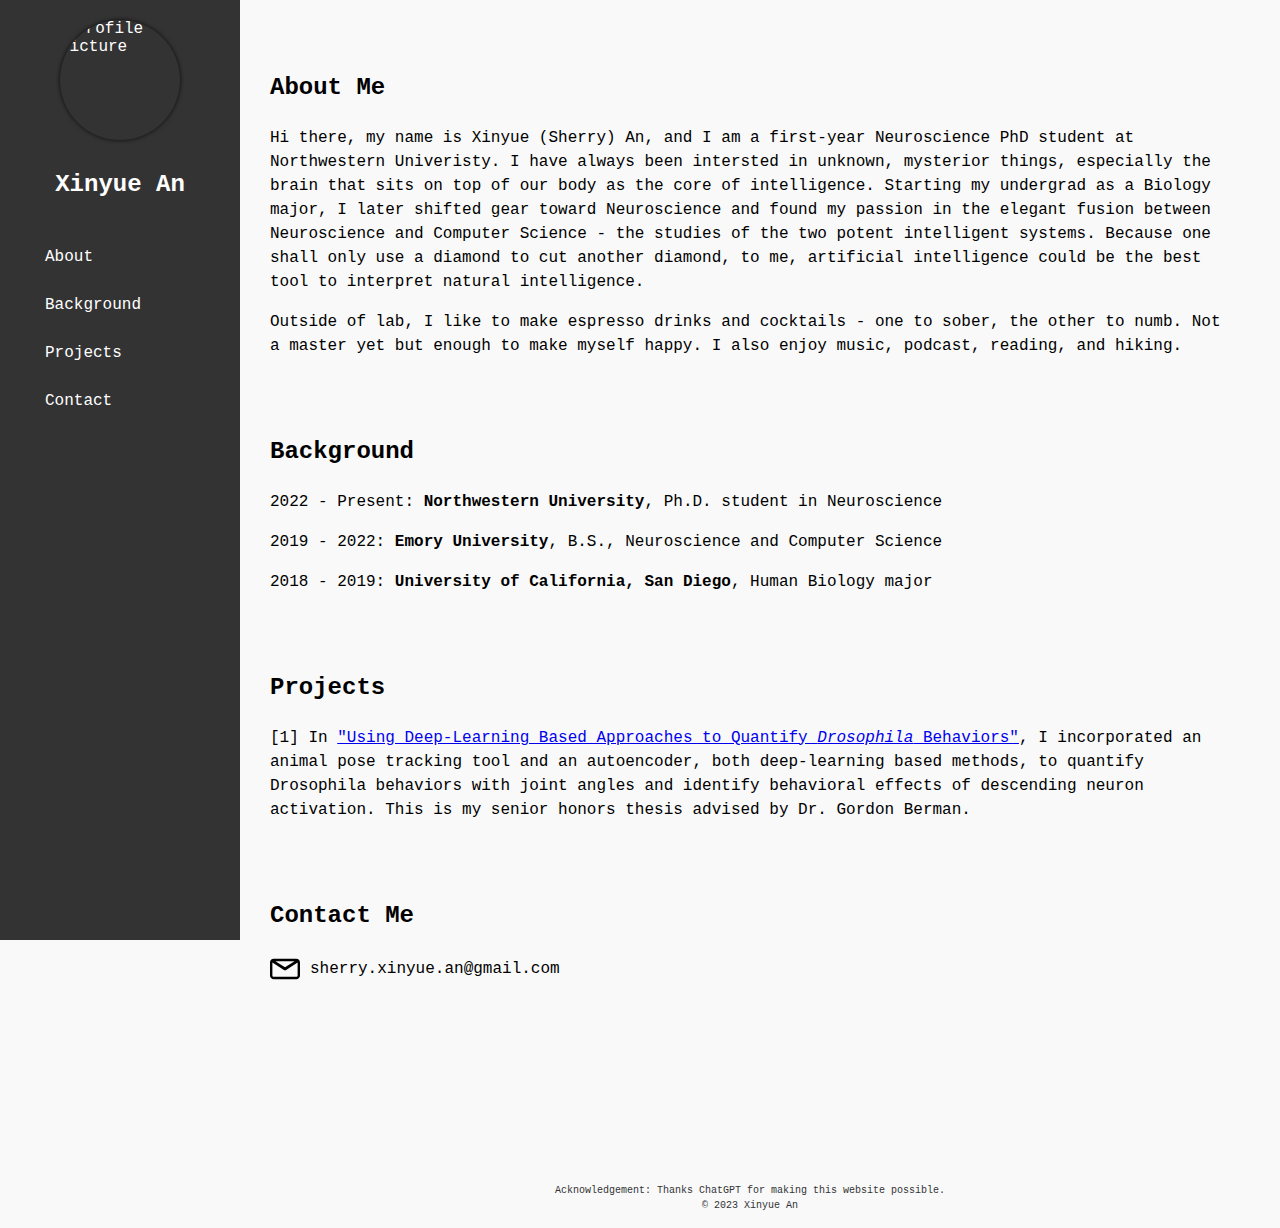
==== index.html @ a366334d "temp workaround as flexible width" ====
<!DOCTYPE html>
<html>
<head>
    <meta charset="UTF-8">
    <title>Xinyue's Personal Website</title>  
    <link rel="stylesheet" type="text/css" href="style.css">
</head>

<body>
  <div class="sidebar">
    <img src="profile-picture1.jpg" alt="Profile Picture">
    <h1> Xinyue An </h1>
    <nav>
      <ul>
        <li><a href="#about">About</a></li>
        <li><a href="#background">Background</a></li>
        <li><a href="#projects">Projects</a></li>
        <li><a href="#contact">Contact</a></li>
      </ul>
    </nav>   
  </div>

  <div class="wrapper">
    <section id="about">
      <h2>About Me</h2>
      <p>Hi there, my name is Xinyue (Sherry) An, and I am a first-year Neuroscience PhD student at Northwestern Univeristy. I have always been intersted in unknown, mysterior things, especially the brain that sits on top of our body as the core of intelligence. Starting my undergrad as a Biology major, I later shifted gear toward Neuroscience and found my passion in the elegant fusion between Neuroscience and Computer Science - the studies of the two potent intelligent systems. Because one shall only use a diamond to cut another diamond, to me, artificial intelligence could be the best tool to interpret natural intelligence.</p>   
      <p>Outside of lab, I like to make espresso drinks and cocktails - one to sober, the other to numb. Not a master yet but enough to make myself happy. I also enjoy music, podcast, reading, and hiking.</p>
    </section>
    <section id="background">
      <h2>Background</h2>
      <p> 2022 - Present: <strong>Northwestern University</strong>, Ph.D. student in Neuroscience </p>
      <p> 2019 - 2022: <strong>Emory University</strong>, B.S., Neuroscience and Computer Science</p>
      <p> 2018 - 2019: <strong>University of California, San Diego</strong>, Human Biology major</p>
    </section>

    <section id="projects">
      <h2>Projects</h2>
      <p>[1] In <a href="https://etd.library.emory.edu/concern/etds/f4752j02b?locale=en">"Using Deep-Learning Based Approaches to Quantify <em>Drosophila</em> Behaviors"</a>, I incorporated an animal pose tracking tool and an autoencoder, both deep-learning based methods, to quantify Drosophila behaviors with joint angles and identify behavioral effects of descending neuron activation. This is my senior honors thesis advised by Dr. Gordon Berman.</p>
    </section>

    <section id="contact">
      <h2>Contact Me</h2>
	    <ul>
		  <li><img src="email-icon.svg" alt="Email Icon"><span>sherry.xinyue.an@gmail.com</span></li>
      </ul>
    </section>
  </div>
  

  <div class="footer">
    <p>Acknowledgement: Thanks ChatGPT for making this website possible.</p>    
    <p>&copy; 2023 Xinyue An</p>
  </div>


</body>
</html>
---- style.css ----
body {
  font-family: Courier, sans-serif;
  display: flex;
  flex-direction: column;
  margin:0;
  padding:0;
  background-color: #f9f9f9;
}

.sidebar {
  position: fixed;
  top: 0;
  left: 0;
  height: 100%;
  width: 200px;
  background-color: #333;
  color: #fff;
  display: flex;
  flex-direction: column;
  align-items: center;
  justify-content: flex-start;
  padding: 20px;
  z-index: 1;
}


.sidebar img {
  width: 120px;
  height: 120px;
  border-radius: 50%;
  object-fit: cover;
  margin-bottom: 15px;
  box-shadow: 0px 0px 4px rgba(0, 0, 0, 0.8);
}

.sidebar h1 {
  font-size: 24px;
  margin-bottom: 40px;
}

.sidebar nav {
  width: 100%;
  display: flex;
  flex-direction: column;
  align-items: center;  
}

.sidebar ul {
  list-style: none;
  margin: 0;
  padding: 0;
}

.sidebar li {
  margin-bottom: 10px;
}

.sidebar a {
  display: block;
  color: #fff;
  text-decoration: none;
  padding: 10px;
  width: 150px;
  border-radius: 5px;
}

.sidebar a:hover {
  color: #fff;
  text-decoration: underline;
}

html {
  scroll-behavior: smooth;
}

.wrapper {
  margin-left: 220px;
  padding: 30px;
  box-sizing: border-box;
}

section#about {
  padding: 20px;
  align-items: center;
  line-height:1.5;
}


section#background {
  padding: 20px;
  align-items: center;
  line-height:1.5;
}

section#projects {
  padding: 20px;
  align-items: center;
  line-height:1.5;
}

section#contact {
  padding: 20px;
  align-items: center;
  height: 200px;
  line-height:1.5;
}

#contact img {
  width: 30px;
  height: 30px;
  margin-right: 10px;
}

.footer {
  margin-left: 220px;
  position: relative;
  bottom: 0;
  width: calc(100% - 220px);
  height: 50px;
  background-color: transparent;
  color: #333;
  text-align: center;
  margin-top: 50px;  
  font-size: 10px;
  line-height:.5;
}

@media screen and (min-width: 1366px) {
  .wrapper {
    width: calc(100% - 220px); /* stretch width */
  }
  
  section {
    width: 70%; /* stretch width */
    margin: 0 auto; /* center horizontally */
  }
}

@media screen and (min-width: 1366px) {
  .wrapper {
    width: calc(100% - 220px); /* stretch width */
  }
  
  section {
    margin: 0 auto; /* center horizontally */
  }
}

h2 {
  font-size: 24px;
  margin-bottom: 20px;

}

ul {
  list-style: none;
  margin: 0;
  padding: 0;
}

li {
  display: flex;
  align-items: center;
}

li img {
  margin-right: 15px;
  height:10px;
  width: 10px;
}

li span {
  font-size: 16px;
  font-family: Courier New, sans-serif;
}
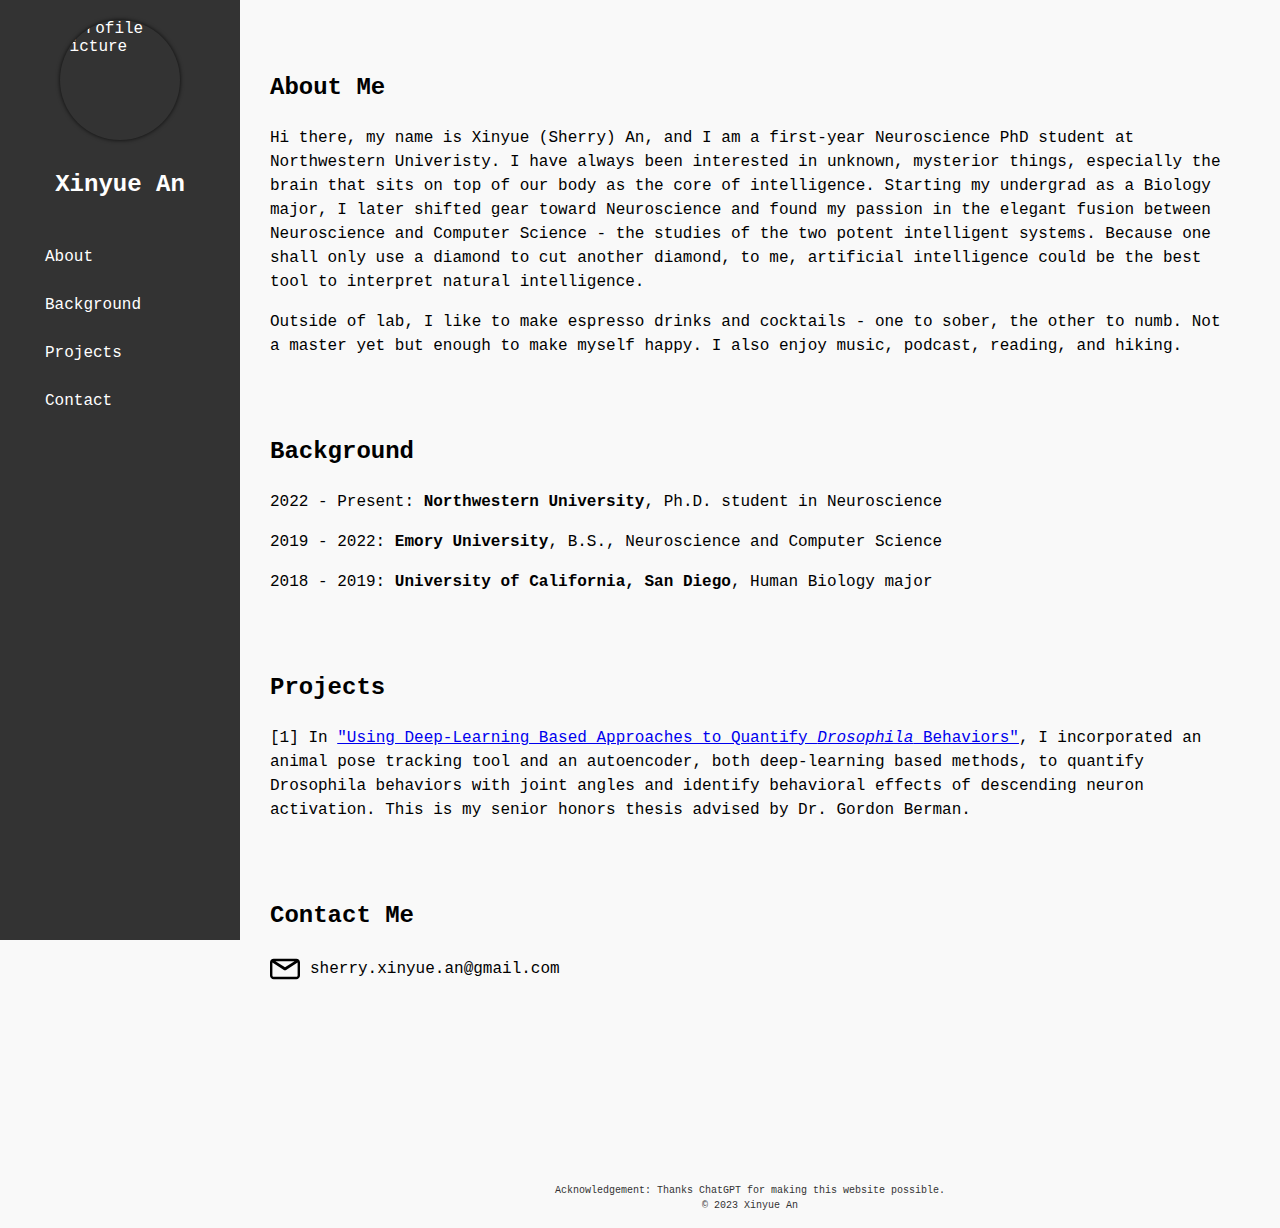
==== commit c4e4565c: "typo" ====
--- a/index.html
+++ b/index.html
@@ -23,7 +23,7 @@
   <div class="wrapper">
     <section id="about">
       <h2>About Me</h2>
-      <p>Hi there, my name is Xinyue (Sherry) An, and I am a first-year Neuroscience PhD student at Northwestern Univeristy. I have always been intersted in unknown, mysterior things, especially the brain that sits on top of our body as the core of intelligence. Starting my undergrad as a Biology major, I later shifted gear toward Neuroscience and found my passion in the elegant fusion between Neuroscience and Computer Science - the studies of the two potent intelligent systems. Because one shall only use a diamond to cut another diamond, to me, artificial intelligence could be the best tool to interpret natural intelligence.</p>   
+      <p>Hi there, my name is Xinyue (Sherry) An, and I am a first-year Neuroscience PhD student at Northwestern Univeristy. I have always been interested in unknown, mysterior things, especially the brain that sits on top of our body as the core of intelligence. Starting my undergrad as a Biology major, I later shifted gear toward Neuroscience and found my passion in the elegant fusion between Neuroscience and Computer Science - the studies of the two potent intelligent systems. Because one shall only use a diamond to cut another diamond, to me, artificial intelligence could be the best tool to interpret natural intelligence.</p>   
       <p>Outside of lab, I like to make espresso drinks and cocktails - one to sober, the other to numb. Not a master yet but enough to make myself happy. I also enjoy music, podcast, reading, and hiking.</p>
     </section>
     <section id="background">
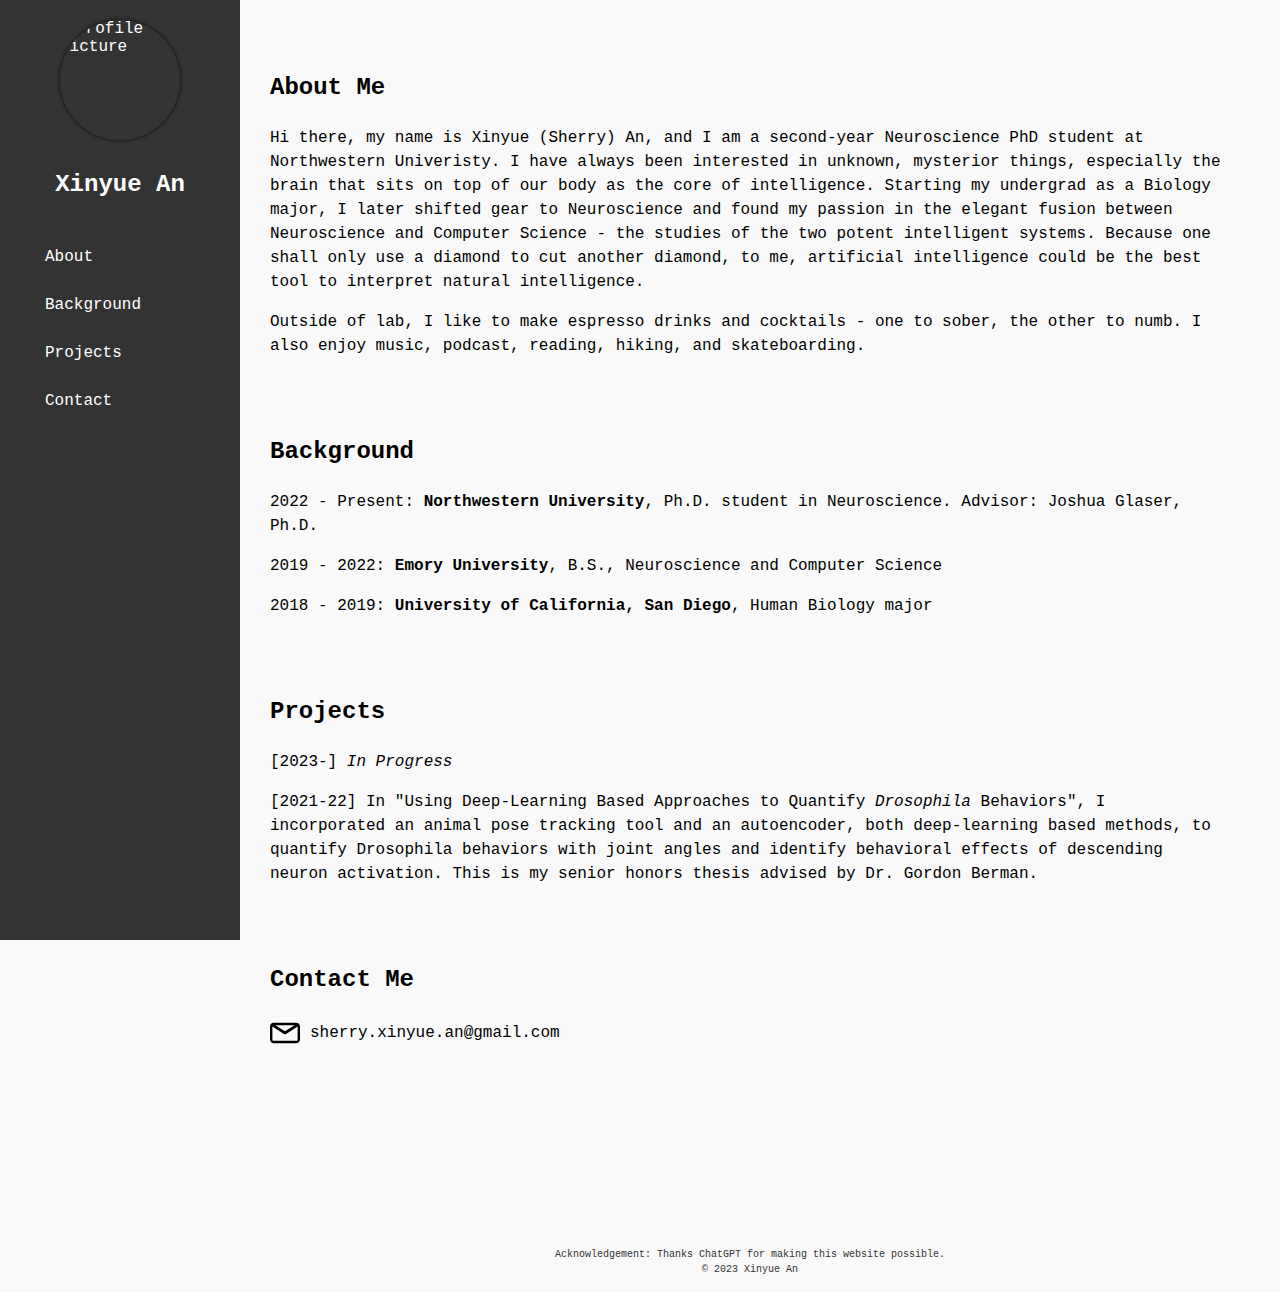
==== commit 812567e4: "update" ====
--- a/index.html
+++ b/index.html
@@ -2,7 +2,7 @@
 <html>
 <head>
     <meta charset="UTF-8">
-    <title>Xinyue's Personal Website</title>  
+    <title>Xinyue An</title>  
     <link rel="stylesheet" type="text/css" href="style.css">
 </head>
 
@@ -23,19 +23,21 @@
   <div class="wrapper">
     <section id="about">
       <h2>About Me</h2>
-      <p>Hi there, my name is Xinyue (Sherry) An, and I am a first-year Neuroscience PhD student at Northwestern Univeristy. I have always been interested in unknown, mysterior things, especially the brain that sits on top of our body as the core of intelligence. Starting my undergrad as a Biology major, I later shifted gear toward Neuroscience and found my passion in the elegant fusion between Neuroscience and Computer Science - the studies of the two potent intelligent systems. Because one shall only use a diamond to cut another diamond, to me, artificial intelligence could be the best tool to interpret natural intelligence.</p>   
-      <p>Outside of lab, I like to make espresso drinks and cocktails - one to sober, the other to numb. Not a master yet but enough to make myself happy. I also enjoy music, podcast, reading, and hiking.</p>
+      <p>Hi there, my name is Xinyue (Sherry) An, and I am a second-year Neuroscience PhD student at Northwestern Univeristy. I have always been interested in unknown, mysterior things, especially the brain that sits on top of our body as the core of intelligence. Starting my undergrad as a Biology major, I later shifted gear to Neuroscience and found my passion in the elegant fusion between Neuroscience and Computer Science - the studies of the two potent intelligent systems. Because one shall only use a diamond to cut another diamond, to me, artificial intelligence could be the best tool to interpret natural intelligence.</p>   
+      <p>Outside of lab, I like to make espresso drinks and cocktails - one to sober, the other to numb. I also enjoy music, podcast, reading, hiking, and skateboarding.</p>
     </section>
     <section id="background">
       <h2>Background</h2>
-      <p> 2022 - Present: <strong>Northwestern University</strong>, Ph.D. student in Neuroscience </p>
+      <p> 2022 - Present: <strong>Northwestern University</strong>, Ph.D. student in Neuroscience. Advisor: Joshua Glaser, Ph.D.</p>
       <p> 2019 - 2022: <strong>Emory University</strong>, B.S., Neuroscience and Computer Science</p>
       <p> 2018 - 2019: <strong>University of California, San Diego</strong>, Human Biology major</p>
     </section>
 
     <section id="projects">
       <h2>Projects</h2>
-      <p>[1] In <a href="https://etd.library.emory.edu/concern/etds/f4752j02b?locale=en">"Using Deep-Learning Based Approaches to Quantify <em>Drosophila</em> Behaviors"</a>, I incorporated an animal pose tracking tool and an autoencoder, both deep-learning based methods, to quantify Drosophila behaviors with joint angles and identify behavioral effects of descending neuron activation. This is my senior honors thesis advised by Dr. Gordon Berman.</p>
+      <p>[2023-] <em>In Progress</em>
+      </p>
+      <p>[2021-22] In "Using Deep-Learning Based Approaches to Quantify <em>Drosophila</em> Behaviors"</a>, I incorporated an animal pose tracking tool and an autoencoder, both deep-learning based methods, to quantify Drosophila behaviors with joint angles and identify behavioral effects of descending neuron activation. This is my senior honors thesis advised by Dr. Gordon Berman.</p>
     </section>
 
     <section id="contact">
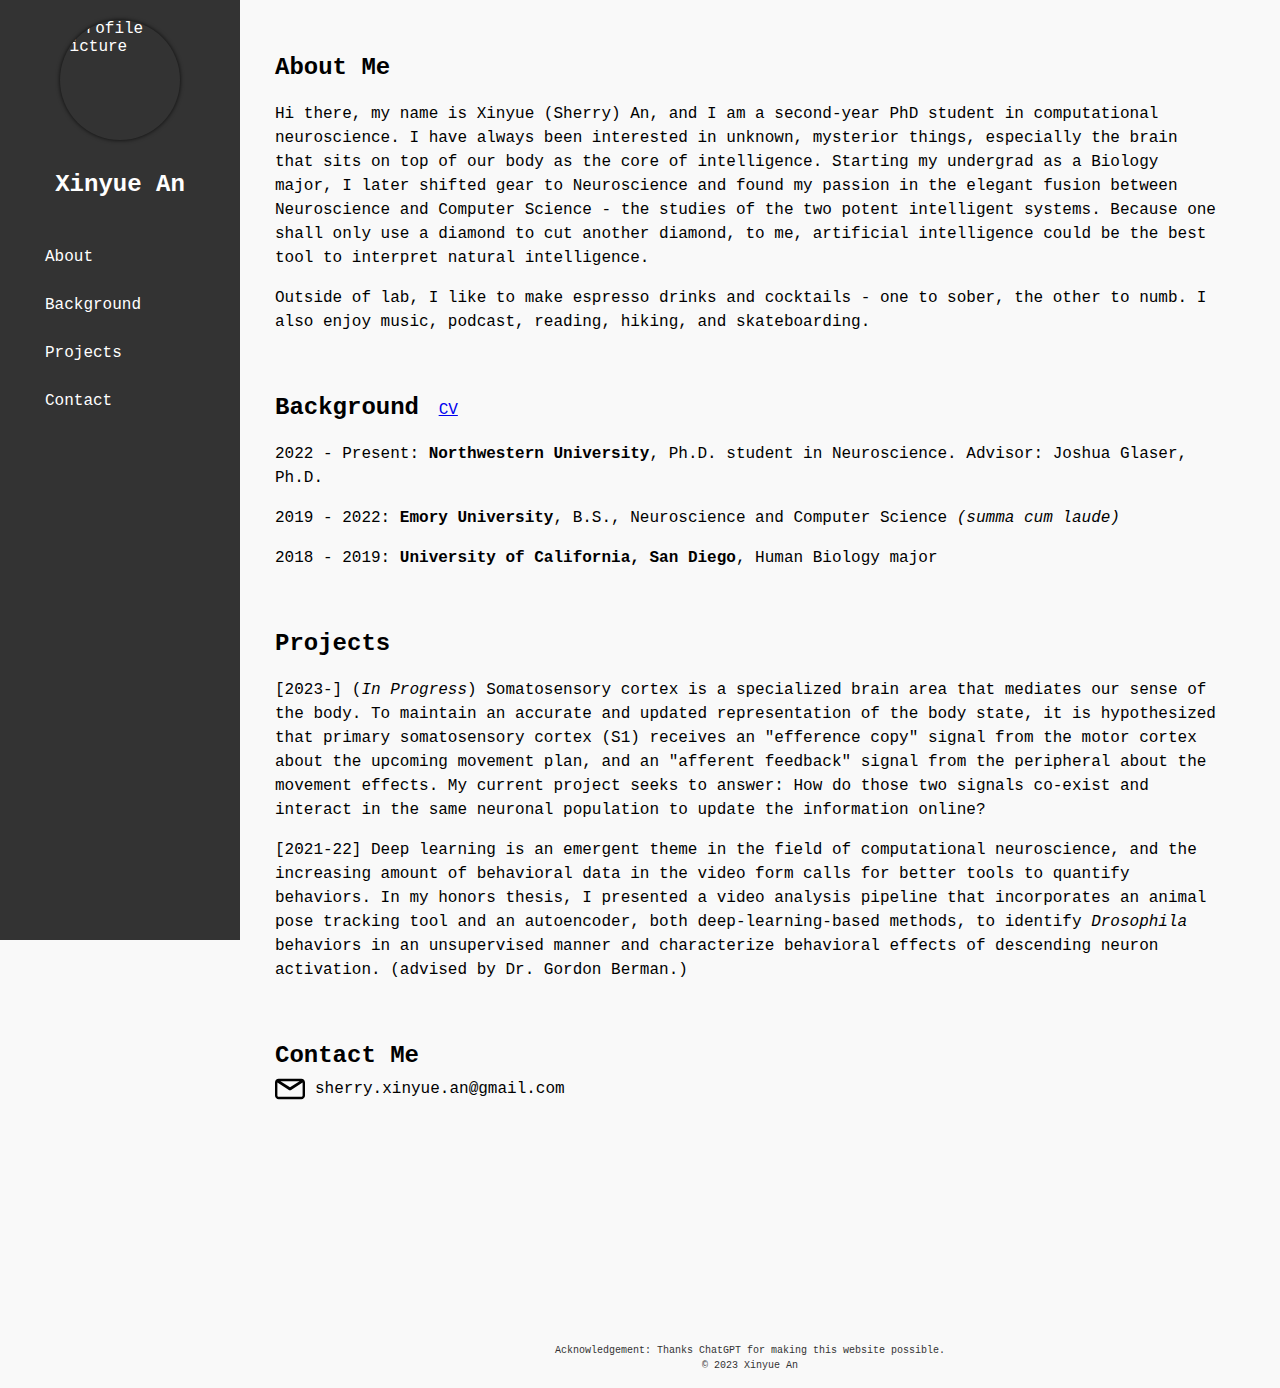
==== commit 5882651e: "upload cv" ====
--- a/index.html
+++ b/index.html
@@ -22,22 +22,25 @@
 
   <div class="wrapper">
     <section id="about">
-      <h2>About Me</h2>
-      <p>Hi there, my name is Xinyue (Sherry) An, and I am a second-year Neuroscience PhD student at Northwestern Univeristy. I have always been interested in unknown, mysterior things, especially the brain that sits on top of our body as the core of intelligence. Starting my undergrad as a Biology major, I later shifted gear to Neuroscience and found my passion in the elegant fusion between Neuroscience and Computer Science - the studies of the two potent intelligent systems. Because one shall only use a diamond to cut another diamond, to me, artificial intelligence could be the best tool to interpret natural intelligence.</p>   
+      <h2>About Me</h2> 
+      <p>Hi there, my name is Xinyue (Sherry) An, and I am a second-year PhD student in computational neuroscience. I have always been interested in unknown, mysterior things, especially the brain that sits on top of our body as the core of intelligence. Starting my undergrad as a Biology major, I later shifted gear to Neuroscience and found my passion in the elegant fusion between Neuroscience and Computer Science - the studies of the two potent intelligent systems. Because one shall only use a diamond to cut another diamond, to me, artificial intelligence could be the best tool to interpret natural intelligence.</p>   
       <p>Outside of lab, I like to make espresso drinks and cocktails - one to sober, the other to numb. I also enjoy music, podcast, reading, hiking, and skateboarding.</p>
     </section>
     <section id="background">
-      <h2>Background</h2>
+      <header>
+        <h2>Background</h2>
+        <a href="An_ Xinyue_CV.pdf" download="An_ Xinyue_CV.pdf">CV</a>
+      </header>
       <p> 2022 - Present: <strong>Northwestern University</strong>, Ph.D. student in Neuroscience. Advisor: Joshua Glaser, Ph.D.</p>
-      <p> 2019 - 2022: <strong>Emory University</strong>, B.S., Neuroscience and Computer Science</p>
+      <p> 2019 - 2022: <strong>Emory University</strong>, B.S., Neuroscience and Computer Science <em>(summa cum laude)</em></p>
       <p> 2018 - 2019: <strong>University of California, San Diego</strong>, Human Biology major</p>
     </section>
 
     <section id="projects">
       <h2>Projects</h2>
-      <p>[2023-] <em>In Progress</em>
+      <p>[2023-] (<em>In Progress</em>) Somatosensory cortex is a specialized brain area that mediates our sense of the body. To maintain an accurate and updated representation of the body state, it is hypothesized that primary somatosensory cortex (S1) receives an "efference copy" signal from the motor cortex about the upcoming movement plan, and an "afferent feedback" signal from the peripheral about the movement effects. My current project seeks to answer: How do those two signals co-exist and interact in the same neuronal population to update the information online?
       </p>
-      <p>[2021-22] In "Using Deep-Learning Based Approaches to Quantify <em>Drosophila</em> Behaviors"</a>, I incorporated an animal pose tracking tool and an autoencoder, both deep-learning based methods, to quantify Drosophila behaviors with joint angles and identify behavioral effects of descending neuron activation. This is my senior honors thesis advised by Dr. Gordon Berman.</p>
+      <p>[2021-22] Deep learning is an emergent theme in the field of computational neuroscience, and the increasing amount of behavioral data in the video form calls for better tools to quantify behaviors. In my honors thesis, I presented a video analysis pipeline that incorporates an animal pose tracking tool and an autoencoder, both deep-learning-based methods, to identify <em>Drosophila</em> behaviors in an unsupervised manner and characterize behavioral effects of descending neuron activation. (advised by Dr. Gordon Berman.)</p>
     </section>
 
     <section id="contact">
--- a/style.css
+++ b/style.css
@@ -76,6 +76,7 @@
 .wrapper {
   margin-left: 220px;
   padding: 30px;
+  min-width: 500px;
   box-sizing: border-box;
 }
 
@@ -115,6 +116,7 @@
   margin-left: 220px;
   position: relative;
   bottom: 0;
+  min-width: 500px;
   width: calc(100% - 220px);
   height: 50px;
   background-color: transparent;
@@ -125,30 +127,17 @@
   line-height:.5;
 }
 
-@media screen and (min-width: 1366px) {
-  .wrapper {
-    width: calc(100% - 220px); /* stretch width */
-  }
-  
-  section {
-    width: 70%; /* stretch width */
-    margin: 0 auto; /* center horizontally */
-  }
+section{
+  width: 95%;
+  margin: 0 auto;
 }
 
-@media screen and (min-width: 1366px) {
-  .wrapper {
-    width: calc(100% - 220px); /* stretch width */
-  }
-  
-  section {
-    margin: 0 auto; /* center horizontally */
-  }
-}
 
 h2 {
   font-size: 24px;
   margin-bottom: 20px;
+  margin-right: 10px;
+  display:inline;
 
 }
 
@@ -173,3 +162,15 @@
   font-size: 16px;
   font-family: Courier New, sans-serif;
 }
+
+
+@media screen and (min-width: 1366px) {
+  .wrapper {
+    width: calc(100% - 220px); /* stretch width */
+  }
+  
+  section {
+    max-width: 1000px;
+    margin: 0 auto; /* center horizontally */
+  }
+}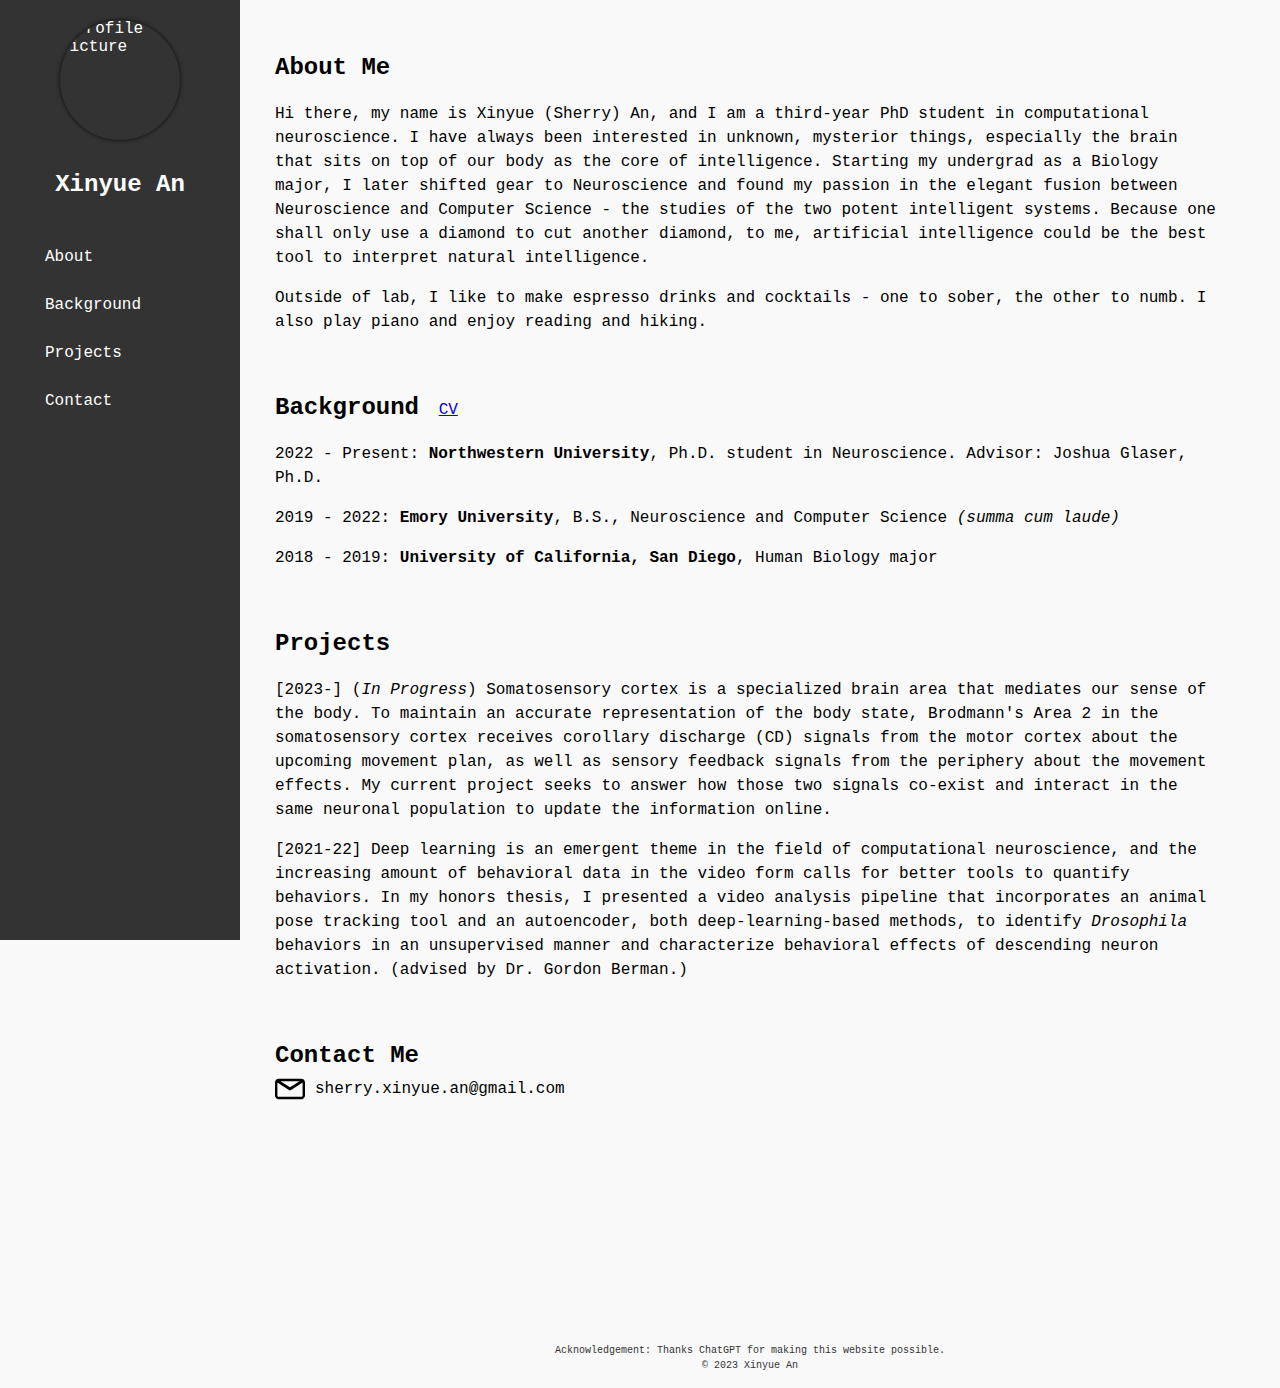
==== commit 43b105db: "update" ====
--- a/index.html
+++ b/index.html
@@ -23,8 +23,8 @@
   <div class="wrapper">
     <section id="about">
       <h2>About Me</h2> 
-      <p>Hi there, my name is Xinyue (Sherry) An, and I am a second-year PhD student in computational neuroscience. I have always been interested in unknown, mysterior things, especially the brain that sits on top of our body as the core of intelligence. Starting my undergrad as a Biology major, I later shifted gear to Neuroscience and found my passion in the elegant fusion between Neuroscience and Computer Science - the studies of the two potent intelligent systems. Because one shall only use a diamond to cut another diamond, to me, artificial intelligence could be the best tool to interpret natural intelligence.</p>   
-      <p>Outside of lab, I like to make espresso drinks and cocktails - one to sober, the other to numb. I also enjoy music, podcast, reading, hiking, and skateboarding.</p>
+      <p>Hi there, my name is Xinyue (Sherry) An, and I am a third-year PhD student in computational neuroscience. I have always been interested in unknown, mysterior things, especially the brain that sits on top of our body as the core of intelligence. Starting my undergrad as a Biology major, I later shifted gear to Neuroscience and found my passion in the elegant fusion between Neuroscience and Computer Science - the studies of the two potent intelligent systems. Because one shall only use a diamond to cut another diamond, to me, artificial intelligence could be the best tool to interpret natural intelligence.</p>   
+      <p>Outside of lab, I like to make espresso drinks and cocktails - one to sober, the other to numb. I also play piano and enjoy reading and hiking.</p>
     </section>
     <section id="background">
       <header>
@@ -38,7 +38,7 @@
 
     <section id="projects">
       <h2>Projects</h2>
-      <p>[2023-] (<em>In Progress</em>) Somatosensory cortex is a specialized brain area that mediates our sense of the body. To maintain an accurate and updated representation of the body state, it is hypothesized that primary somatosensory cortex (S1) receives an "efference copy" signal from the motor cortex about the upcoming movement plan, and an "afferent feedback" signal from the peripheral about the movement effects. My current project seeks to answer: How do those two signals co-exist and interact in the same neuronal population to update the information online?
+      <p>[2023-] (<em>In Progress</em>) Somatosensory cortex is a specialized brain area that mediates our sense of the body. To maintain an accurate representation of the body state, Brodmann's Area 2 in the somatosensory cortex receives corollary discharge (CD) signals from the motor cortex about the upcoming movement plan, as well as sensory feedback signals from the periphery about the movement effects. My current project seeks to answer how those two signals co-exist and interact in the same neuronal population to update the information online.
       </p>
       <p>[2021-22] Deep learning is an emergent theme in the field of computational neuroscience, and the increasing amount of behavioral data in the video form calls for better tools to quantify behaviors. In my honors thesis, I presented a video analysis pipeline that incorporates an animal pose tracking tool and an autoencoder, both deep-learning-based methods, to identify <em>Drosophila</em> behaviors in an unsupervised manner and characterize behavioral effects of descending neuron activation. (advised by Dr. Gordon Berman.)</p>
     </section>
